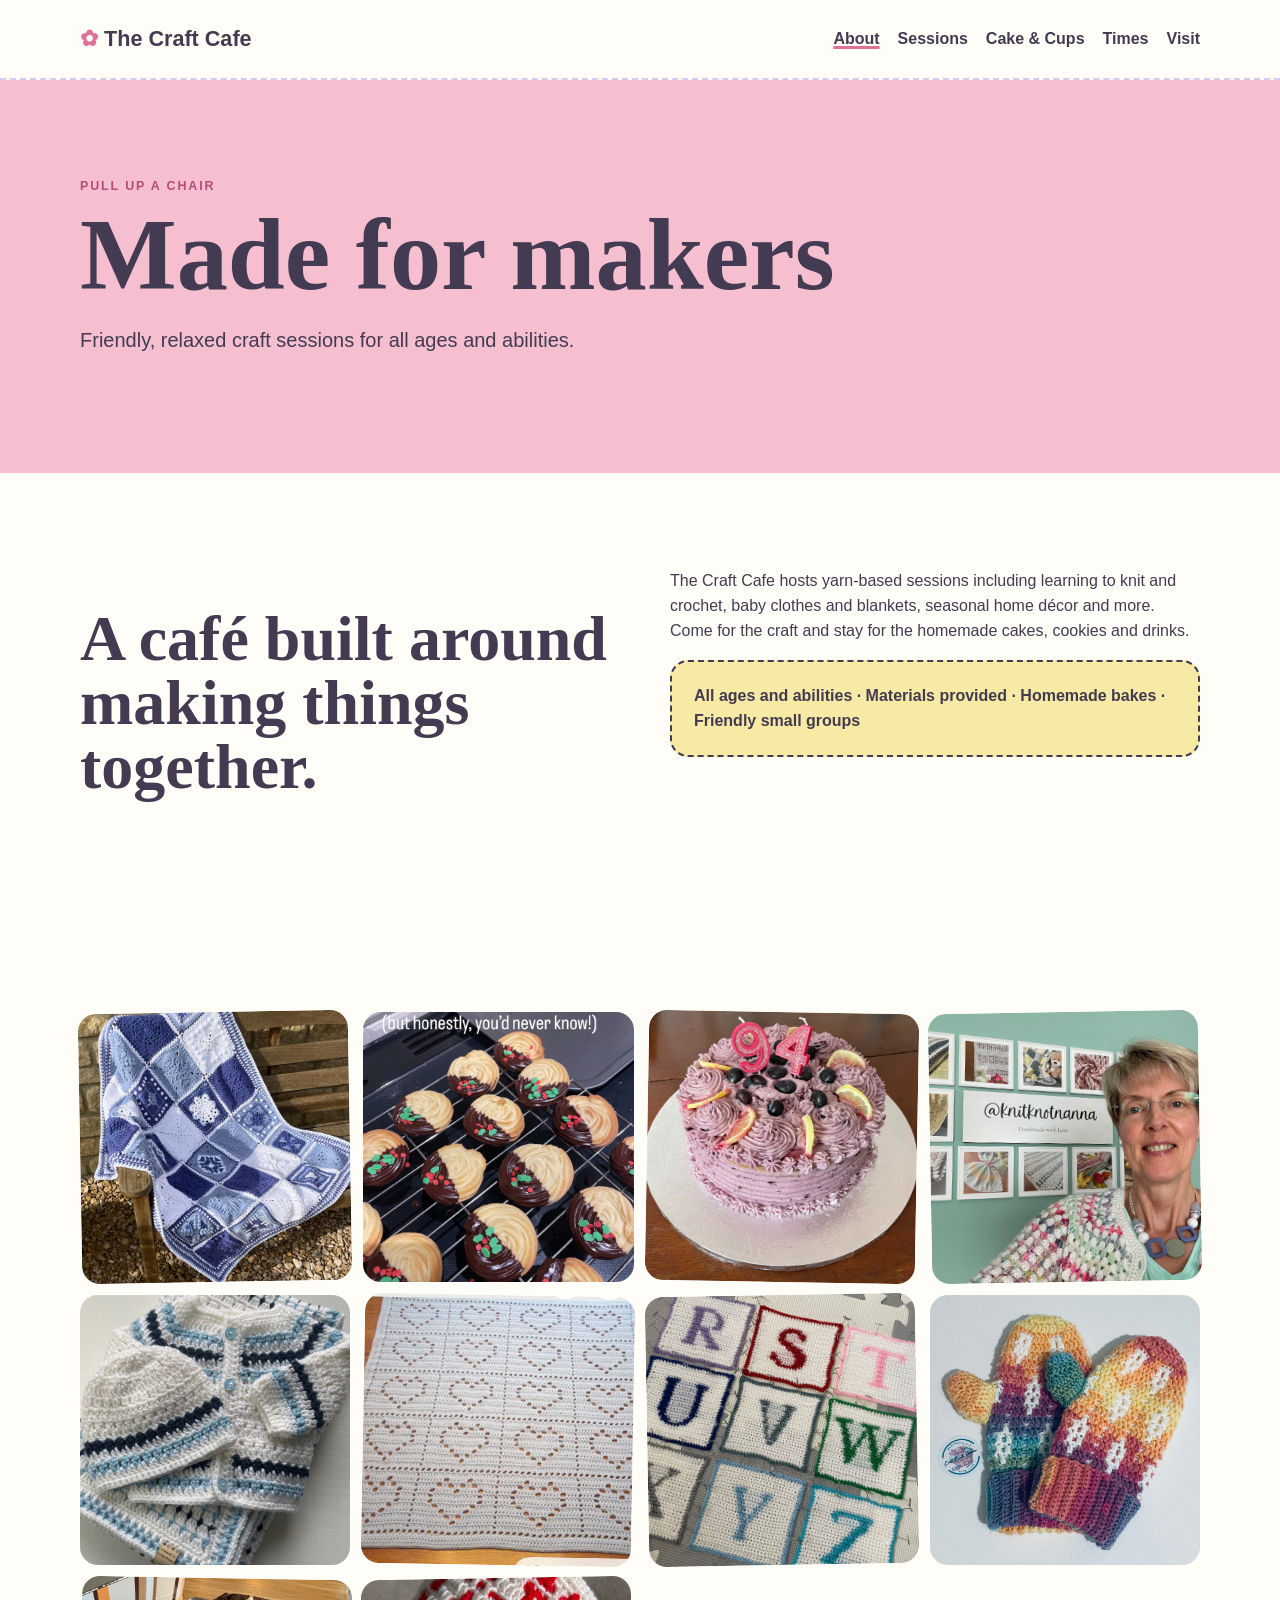
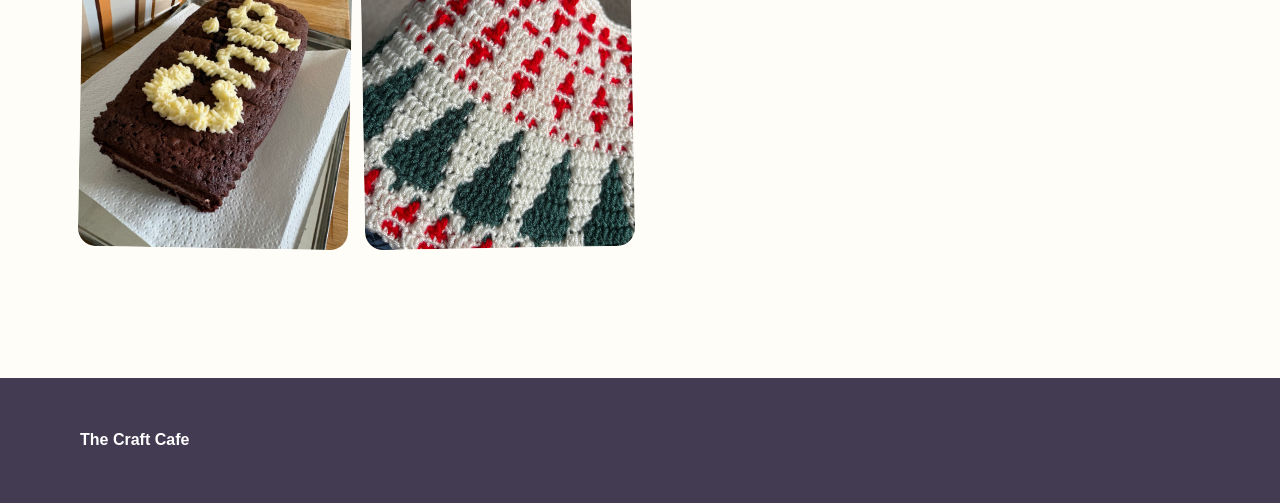
==== about.html @ d02dec4e "Add about page" ====
<!doctype html><html><head><meta charset="utf-8"><meta name="viewport" content="width=device-width,initial-scale=1"><title>About - The Craft Cafe</title><link rel="stylesheet" href="assets/styles.css"><script defer src="assets/app.js"></script></head><body><header class="header"><div class="shell head"><a class="brand" href="index.html" data-site="name"></a><nav class="nav"><a class="active" href="about.html">About</a><a href="sessions.html">Sessions</a><a href="cafe.html">Cake & Cups</a><a href="hours.html">Times</a><a href="visit.html">Visit</a></nav></div></header><main><section class="page-hero pink"><div class="shell"><p class="eyebrow" data-site="aboutBannerEyebrow"></p><h1 data-site="aboutBannerTitle"></h1><p class="page-lead" data-site="aboutBannerLead"></p></div></section><section class="section"><div class="shell intro-grid"><h2 data-site="aboutHeading"></h2><div><p data-site="aboutBody"></p><div class="notice">All ages and abilities · Materials provided · Homemade bakes · Friendly small groups</div></div></div></section><section class="section"><div class="shell gallery" data-gallery></div></section></main><footer class="footer"><div class="shell"><strong data-site="name"></strong></div></footer></body></html>
---- assets/styles.css ----
:root{--pink:#f5bfd0;--blue:#bfe1ee;--mint:#cfe8d2;--lilac:#d9c9ee;--lemon:#f7eaa4;--cream:#fffdf7;--ink:#423b52;--white:#fff;--line:#ddd5e6}*{box-sizing:border-box}body{margin:0;background:var(--cream);color:var(--ink);font-family:Arial,sans-serif;line-height:1.55}img{max-width:100%;display:block}a{color:inherit}.shell{width:min(1120px,calc(100% - 34px));margin:auto}.header{position:sticky;top:0;z-index:20;background:rgba(255,253,247,.95);border-bottom:2px dashed var(--lilac)}.head{height:78px;display:flex;align-items:center;justify-content:space-between}.brand{text-decoration:none;font-weight:900;font-size:1.35rem}.brand:before{content:'✿ ';color:#df7199}.nav{display:flex;gap:18px}.nav a{text-decoration:none;font-weight:800}.nav a:hover,.nav a.active{text-decoration:underline;text-decoration-thickness:3px;text-decoration-color:#df7199}.toggle{display:none}.hero{padding:70px 0 85px;overflow:hidden;background:linear-gradient(135deg,#fff9fb,#f7fbff)}.hero-grid{display:grid;grid-template-columns:.9fr 1.1fr;gap:50px;align-items:center}.eyebrow{font-size:.78rem;text-transform:uppercase;letter-spacing:.15em;font-weight:900;color:#b44d78}.hero h1,.page-hero h1{font-family:Georgia,serif;font-size:clamp(3.4rem,8vw,7rem);line-height:.9;margin:12px 0 24px}.hero p{font-size:1.2rem}.buttons{display:flex;gap:12px;flex-wrap:wrap;margin-top:28px}.button{padding:13px 19px;border-radius:12px;text-decoration:none;font-weight:900;border:2px solid var(--ink);box-shadow:4px 4px 0 var(--ink)}.button.primary{background:var(--pink)}.button.secondary{background:var(--lemon)}.craft-frame{position:relative;padding:18px;background:var(--white);border:2px solid var(--ink);border-radius:40px 16px 36px 18px;box-shadow:12px 12px 0 var(--lilac);transform:rotate(1.5deg)}.craft-frame img{width:100%;height:520px;object-fit:cover;border-radius:27px 8px 25px 9px}.stitch{height:26px;background:repeating-linear-gradient(90deg,var(--pink) 0 22px,var(--blue) 22px 44px,var(--mint) 44px 66px,var(--lilac) 66px 88px,var(--lemon) 88px 110px)}.section{padding:80px 0}.intro-grid{display:grid;grid-template-columns:1fr 1fr;gap:60px}.intro-grid h2,.section h2{font-family:Georgia,serif;font-size:clamp(2.2rem,5vw,4.5rem);line-height:1}.notice{background:var(--lemon);padding:22px;border:2px dashed var(--ink);border-radius:18px;font-weight:800}.cards{display:grid;grid-template-columns:repeat(3,1fr);gap:18px}.card{padding:28px;border:2px solid var(--ink);border-radius:28px 10px 28px 10px;box-shadow:6px 6px 0 var(--ink);text-decoration:none;min-height:250px}.card:nth-child(1){background:var(--pink)}.card:nth-child(2){background:var(--blue);transform:rotate(-1deg)}.card:nth-child(3){background:var(--mint);transform:rotate(1deg)}.card h3{font-family:Georgia,serif;font-size:2rem}.gallery{display:grid;grid-template-columns:repeat(4,1fr);gap:13px}.gallery img{width:100%;aspect-ratio:1/1;object-fit:cover;border-radius:18px}.gallery img:nth-child(3n+1){transform:rotate(-1deg)}.gallery img:nth-child(3n){transform:rotate(1deg)}.page-hero{padding:85px 0;background:var(--blue);border-bottom:12px solid var(--pink)}.page-hero.pink{background:var(--pink)}.page-hero.mint{background:var(--mint)}.page-hero.lemon{background:var(--lemon)}.page-lead{font-size:1.25rem;max-width:720px}.session-grid{display:grid;grid-template-columns:repeat(2,1fr);gap:18px}.session{padding:26px;background:white;border:2px dashed var(--lilac);border-radius:20px}.session h3{font-family:Georgia,serif;font-size:1.8rem;margin-bottom:5px}.hours{max-width:760px}.hours-row{display:grid;grid-template-columns:150px 1fr;padding:17px;border-bottom:2px dotted var(--line)}.visit-grid{display:grid;grid-template-columns:1fr 1fr;gap:30px}.panel{background:white;padding:30px;border:2px solid var(--ink);border-radius:24px;box-shadow:7px 7px 0 var(--blue)}address{white-space:pre-line;font-style:normal}.footer{padding:50px 0;background:var(--ink);color:white;margin-top:50px}.footer-grid{display:flex;justify-content:space-between;gap:30px;flex-wrap:wrap}.partner-preview{outline:4px solid #df7199!important;outline-offset:4px!important}@media(max-width:800px){.nav{display:none;position:absolute;top:78px;left:0;right:0;background:var(--cream);padding:20px;flex-direction:column}.nav.open{display:flex}.toggle{display:block}.hero-grid,.intro-grid,.visit-grid{grid-template-columns:1fr}.cards{grid-template-columns:1fr}.gallery{grid-template-columns:repeat(2,1fr)}.craft-frame img{height:390px}.session-grid{grid-template-columns:1fr}}
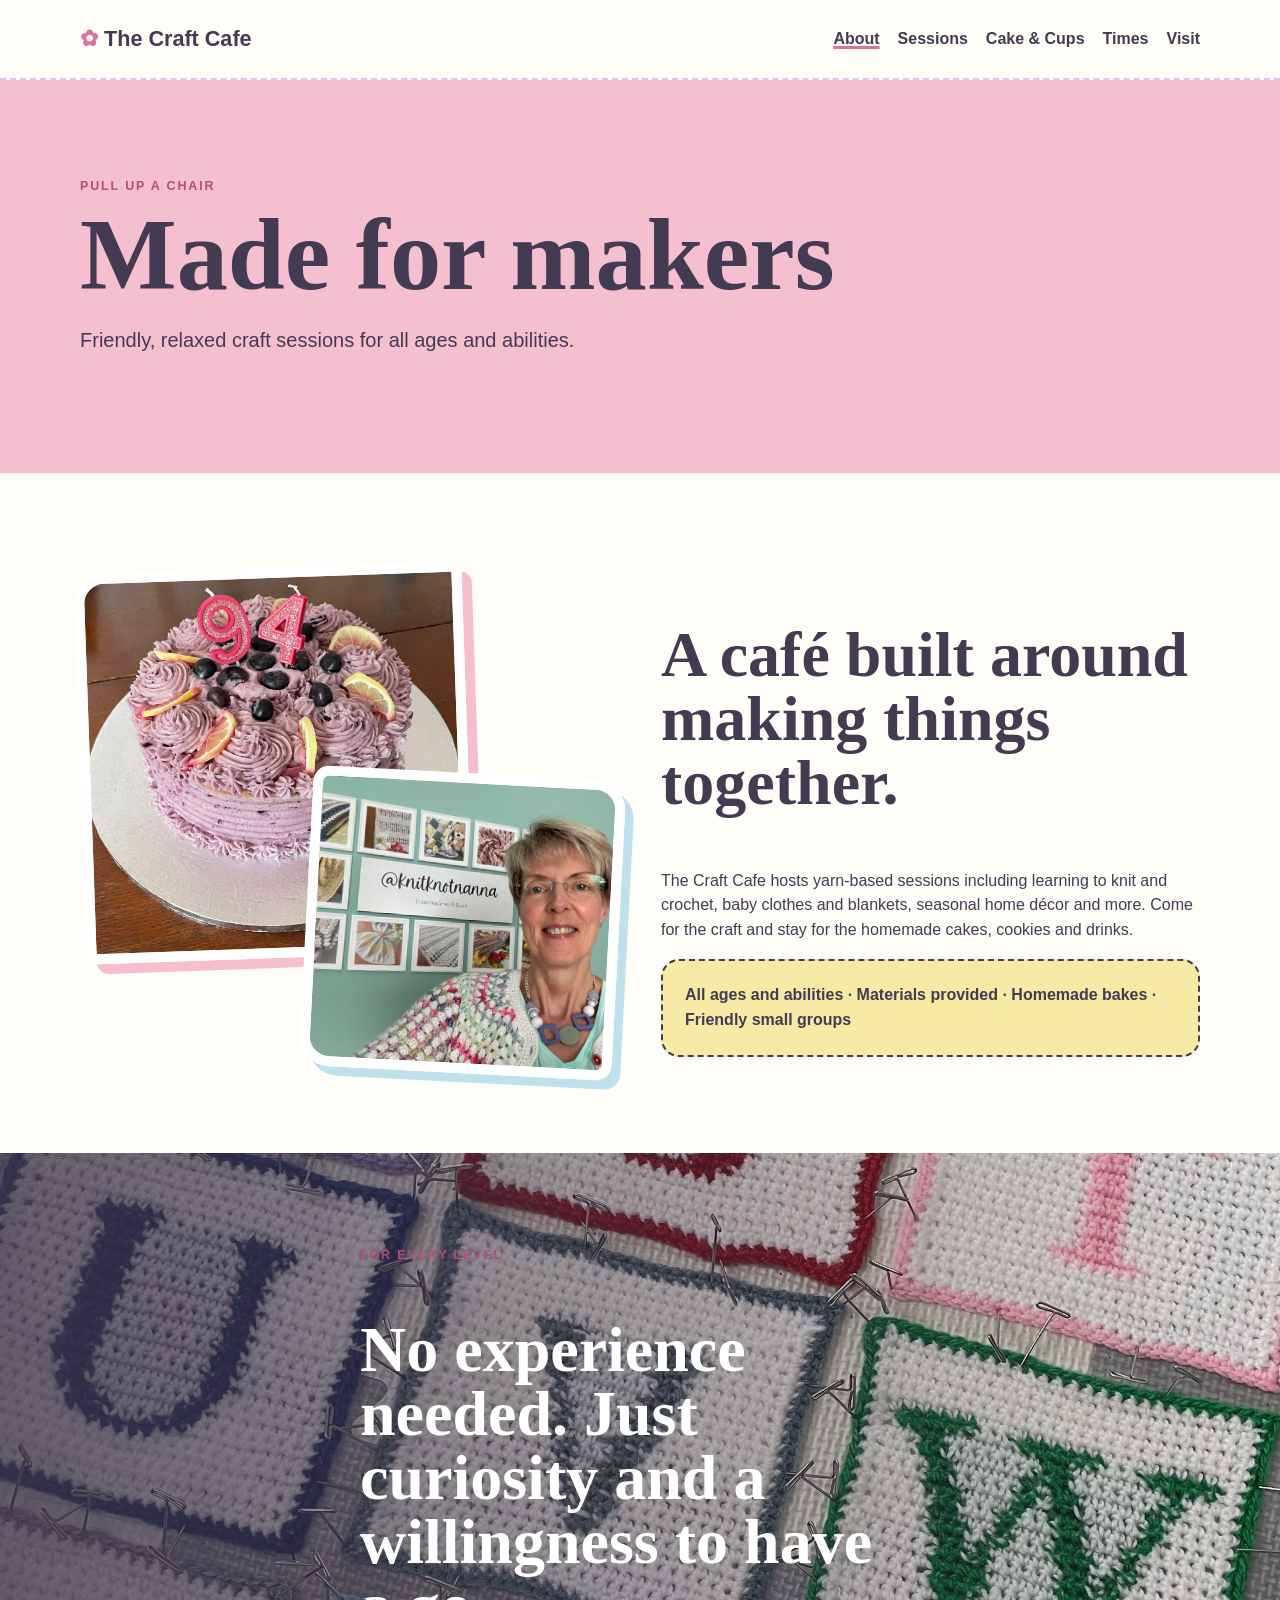
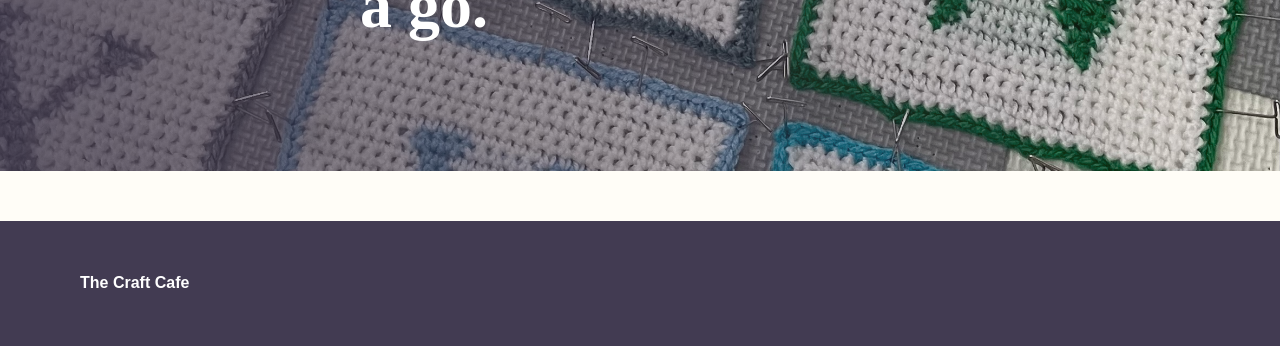
==== commit 27431942: "Integrate photos into Craft Cafe about page" ====
--- a/about.html
+++ b/about.html
@@ -1 +1 @@
-<!doctype html><html><head><meta charset="utf-8"><meta name="viewport" content="width=device-width,initial-scale=1"><title>About - The Craft Cafe</title><link rel="stylesheet" href="assets/styles.css"><script defer src="assets/app.js"></script></head><body><header class="header"><div class="shell head"><a class="brand" href="index.html" data-site="name"></a><nav class="nav"><a class="active" href="about.html">About</a><a href="sessions.html">Sessions</a><a href="cafe.html">Cake & Cups</a><a href="hours.html">Times</a><a href="visit.html">Visit</a></nav></div></header><main><section class="page-hero pink"><div class="shell"><p class="eyebrow" data-site="aboutBannerEyebrow"></p><h1 data-site="aboutBannerTitle"></h1><p class="page-lead" data-site="aboutBannerLead"></p></div></section><section class="section"><div class="shell intro-grid"><h2 data-site="aboutHeading"></h2><div><p data-site="aboutBody"></p><div class="notice">All ages and abilities · Materials provided · Homemade bakes · Friendly small groups</div></div></div></section><section class="section"><div class="shell gallery" data-gallery></div></section></main><footer class="footer"><div class="shell"><strong data-site="name"></strong></div></footer></body></html>+<!doctype html><html><head><meta charset="utf-8"><meta name="viewport" content="width=device-width,initial-scale=1"><title>About - The Craft Cafe</title><link rel="stylesheet" href="assets/styles.css"><script defer src="assets/app.js"></script></head><body><header class="header"><div class="shell head"><a class="brand" href="index.html" data-site="name"></a><button class="toggle" aria-label="Menu">☰</button><nav class="nav"><a class="active" href="about.html">About</a><a href="sessions.html">Sessions</a><a href="cafe.html">Cake & Cups</a><a href="hours.html">Times</a><a href="visit.html">Visit</a></nav></div></header><main><section class="page-hero pink"><div class="shell"><p class="eyebrow" data-site="aboutBannerEyebrow"></p><h1 data-site="aboutBannerTitle"></h1><p class="page-lead" data-site="aboutBannerLead"></p></div></section><section class="section"><div class="shell story-layout"><div class="photo-stack"><img class="photo-a" src="02%20Photos/IMG_0881.jpeg" alt="Handmade craft project"><img class="photo-b" src="02%20Photos/IMG_2147.jpeg" alt="Crafting at The Craft Cafe"></div><div><h2 data-site="aboutHeading"></h2><p data-site="aboutBody"></p><div class="notice" data-site="aboutFacts"></div></div></div></section><section class="image-break"><img src="02%20Photos/IMG_4356.jpeg" alt="Yarn craft and making"><div class="shell image-break-copy"><p class="eyebrow">For every level</p><h2>No experience needed. Just curiosity and a willingness to have a go.</h2></div></section></main><footer class="footer"><div class="shell"><strong data-site="name"></strong></div></footer></body></html>
--- a/assets/styles.css
+++ b/assets/styles.css
@@ -1 +1 @@
-:root{--pink:#f5bfd0;--blue:#bfe1ee;--mint:#cfe8d2;--lilac:#d9c9ee;--lemon:#f7eaa4;--cream:#fffdf7;--ink:#423b52;--white:#fff;--line:#ddd5e6}*{box-sizing:border-box}body{margin:0;background:var(--cream);color:var(--ink);font-family:Arial,sans-serif;line-height:1.55}img{max-width:100%;display:block}a{color:inherit}.shell{width:min(1120px,calc(100% - 34px));margin:auto}.header{position:sticky;top:0;z-index:20;background:rgba(255,253,247,.95);border-bottom:2px dashed var(--lilac)}.head{height:78px;display:flex;align-items:center;justify-content:space-between}.brand{text-decoration:none;font-weight:900;font-size:1.35rem}.brand:before{content:'✿ ';color:#df7199}.nav{display:flex;gap:18px}.nav a{text-decoration:none;font-weight:800}.nav a:hover,.nav a.active{text-decoration:underline;text-decoration-thickness:3px;text-decoration-color:#df7199}.toggle{display:none}.hero{padding:70px 0 85px;overflow:hidden;background:linear-gradient(135deg,#fff9fb,#f7fbff)}.hero-grid{display:grid;grid-template-columns:.9fr 1.1fr;gap:50px;align-items:center}.eyebrow{font-size:.78rem;text-transform:uppercase;letter-spacing:.15em;font-weight:900;color:#b44d78}.hero h1,.page-hero h1{font-family:Georgia,serif;font-size:clamp(3.4rem,8vw,7rem);line-height:.9;margin:12px 0 24px}.hero p{font-size:1.2rem}.buttons{display:flex;gap:12px;flex-wrap:wrap;margin-top:28px}.button{padding:13px 19px;border-radius:12px;text-decoration:none;font-weight:900;border:2px solid var(--ink);box-shadow:4px 4px 0 var(--ink)}.button.primary{background:var(--pink)}.button.secondary{background:var(--lemon)}.craft-frame{position:relative;padding:18px;background:var(--white);border:2px solid var(--ink);border-radius:40px 16px 36px 18px;box-shadow:12px 12px 0 var(--lilac);transform:rotate(1.5deg)}.craft-frame img{width:100%;height:520px;object-fit:cover;border-radius:27px 8px 25px 9px}.stitch{height:26px;background:repeating-linear-gradient(90deg,var(--pink) 0 22px,var(--blue) 22px 44px,var(--mint) 44px 66px,var(--lilac) 66px 88px,var(--lemon) 88px 110px)}.section{padding:80px 0}.intro-grid{display:grid;grid-template-columns:1fr 1fr;gap:60px}.intro-grid h2,.section h2{font-family:Georgia,serif;font-size:clamp(2.2rem,5vw,4.5rem);line-height:1}.notice{background:var(--lemon);padding:22px;border:2px dashed var(--ink);border-radius:18px;font-weight:800}.cards{display:grid;grid-template-columns:repeat(3,1fr);gap:18px}.card{padding:28px;border:2px solid var(--ink);border-radius:28px 10px 28px 10px;box-shadow:6px 6px 0 var(--ink);text-decoration:none;min-height:250px}.card:nth-child(1){background:var(--pink)}.card:nth-child(2){background:var(--blue);transform:rotate(-1deg)}.card:nth-child(3){background:var(--mint);transform:rotate(1deg)}.card h3{font-family:Georgia,serif;font-size:2rem}.gallery{display:grid;grid-template-columns:repeat(4,1fr);gap:13px}.gallery img{width:100%;aspect-ratio:1/1;object-fit:cover;border-radius:18px}.gallery img:nth-child(3n+1){transform:rotate(-1deg)}.gallery img:nth-child(3n){transform:rotate(1deg)}.page-hero{padding:85px 0;background:var(--blue);border-bottom:12px solid var(--pink)}.page-hero.pink{background:var(--pink)}.page-hero.mint{background:var(--mint)}.page-hero.lemon{background:var(--lemon)}.page-lead{font-size:1.25rem;max-width:720px}.session-grid{display:grid;grid-template-columns:repeat(2,1fr);gap:18px}.session{padding:26px;background:white;border:2px dashed var(--lilac);border-radius:20px}.session h3{font-family:Georgia,serif;font-size:1.8rem;margin-bottom:5px}.hours{max-width:760px}.hours-row{display:grid;grid-template-columns:150px 1fr;padding:17px;border-bottom:2px dotted var(--line)}.visit-grid{display:grid;grid-template-columns:1fr 1fr;gap:30px}.panel{background:white;padding:30px;border:2px solid var(--ink);border-radius:24px;box-shadow:7px 7px 0 var(--blue)}address{white-space:pre-line;font-style:normal}.footer{padding:50px 0;background:var(--ink);color:white;margin-top:50px}.footer-grid{display:flex;justify-content:space-between;gap:30px;flex-wrap:wrap}.partner-preview{outline:4px solid #df7199!important;outline-offset:4px!important}@media(max-width:800px){.nav{display:none;position:absolute;top:78px;left:0;right:0;background:var(--cream);padding:20px;flex-direction:column}.nav.open{display:flex}.toggle{display:block}.hero-grid,.intro-grid,.visit-grid{grid-template-columns:1fr}.cards{grid-template-columns:1fr}.gallery{grid-template-columns:repeat(2,1fr)}.craft-frame img{height:390px}.session-grid{grid-template-columns:1fr}}+:root{--pink:#f5bfd0;--blue:#bfe1ee;--mint:#cfe8d2;--lilac:#d9c9ee;--lemon:#f7eaa4;--cream:#fffdf7;--ink:#423b52;--white:#fff;--line:#ddd5e6}*{box-sizing:border-box}body{margin:0;background:var(--cream);color:var(--ink);font-family:Arial,sans-serif;line-height:1.55}img{max-width:100%;display:block}a{color:inherit}.shell{width:min(1120px,calc(100% - 34px));margin:auto}.header{position:sticky;top:0;z-index:20;background:rgba(255,253,247,.95);border-bottom:2px dashed var(--lilac)}.head{height:78px;display:flex;align-items:center;justify-content:space-between}.brand{text-decoration:none;font-weight:900;font-size:1.35rem}.brand:before{content:'✿ ';color:#df7199}.nav{display:flex;gap:18px}.nav a{text-decoration:none;font-weight:800}.nav a:hover,.nav a.active{text-decoration:underline;text-decoration-thickness:3px;text-decoration-color:#df7199}.toggle{display:none}.hero{padding:70px 0 85px;overflow:hidden;background:linear-gradient(135deg,#fff9fb,#f7fbff)}.hero-grid{display:grid;grid-template-columns:.9fr 1.1fr;gap:50px;align-items:center}.eyebrow{font-size:.78rem;text-transform:uppercase;letter-spacing:.15em;font-weight:900;color:#b44d78}.hero h1,.page-hero h1{font-family:Georgia,serif;font-size:clamp(3.4rem,8vw,7rem);line-height:.9;margin:12px 0 24px}.hero p{font-size:1.2rem}.buttons{display:flex;gap:12px;flex-wrap:wrap;margin-top:28px}.button{padding:13px 19px;border-radius:12px;text-decoration:none;font-weight:900;border:2px solid var(--ink);box-shadow:4px 4px 0 var(--ink)}.button.primary{background:var(--pink)}.button.secondary{background:var(--lemon)}.craft-frame{position:relative;padding:18px;background:var(--white);border:2px solid var(--ink);border-radius:40px 16px 36px 18px;box-shadow:12px 12px 0 var(--lilac);transform:rotate(1.5deg)}.craft-frame img{width:100%;height:520px;object-fit:cover;border-radius:27px 8px 25px 9px}.stitch{height:26px;background:repeating-linear-gradient(90deg,var(--pink) 0 22px,var(--blue) 22px 44px,var(--mint) 44px 66px,var(--lilac) 66px 88px,var(--lemon) 88px 110px)}.section{padding:80px 0}.intro-grid{display:grid;grid-template-columns:1fr 1fr;gap:60px}.intro-grid h2,.section h2{font-family:Georgia,serif;font-size:clamp(2.2rem,5vw,4.5rem);line-height:1}.notice{background:var(--lemon);padding:22px;border:2px dashed var(--ink);border-radius:18px;font-weight:800}.cards{display:grid;grid-template-columns:repeat(3,1fr);gap:18px}.card{padding:28px;border:2px solid var(--ink);border-radius:28px 10px 28px 10px;box-shadow:6px 6px 0 var(--ink);text-decoration:none;min-height:250px}.card:nth-child(1){background:var(--pink)}.card:nth-child(2){background:var(--blue);transform:rotate(-1deg)}.card:nth-child(3){background:var(--mint);transform:rotate(1deg)}.card h3{font-family:Georgia,serif;font-size:2rem}.gallery{display:grid;grid-template-columns:repeat(4,1fr);gap:13px}.gallery img{width:100%;aspect-ratio:1/1;object-fit:cover;border-radius:18px}.gallery img:nth-child(3n+1){transform:rotate(-1deg)}.gallery img:nth-child(3n){transform:rotate(1deg)}.page-hero{padding:85px 0;background:var(--blue);border-bottom:12px solid var(--pink)}.page-hero.pink{background:var(--pink)}.page-hero.mint{background:var(--mint)}.page-hero.lemon{background:var(--lemon)}.page-lead{font-size:1.25rem;max-width:720px}.story-layout,.content-with-photo,.hours-layout{display:grid;grid-template-columns:1fr 1fr;gap:42px;align-items:center}.photo-stack{position:relative;min-height:520px}.photo-stack img,.feature-photo img,.side-photo img{width:100%;height:100%;object-fit:cover}.photo-stack .photo-a{position:absolute;width:72%;height:390px;left:0;top:15px;border-radius:30px 12px 30px 12px;border:10px solid white;box-shadow:10px 10px 0 var(--pink);transform:rotate(-2deg)}.photo-stack .photo-b{position:absolute;width:58%;height:300px;right:0;bottom:0;border-radius:16px 30px 16px 30px;border:10px solid white;box-shadow:9px 9px 0 var(--blue);transform:rotate(3deg)}.feature-photo{height:460px;border-radius:34px 10px 34px 10px;overflow:hidden;border:3px solid var(--ink);box-shadow:10px 10px 0 var(--lilac)}.side-photo{height:360px;border-radius:18px 38px 18px 38px;overflow:hidden;border:3px solid var(--ink);box-shadow:8px 8px 0 var(--mint)}.photo-ribbon{position:relative;min-height:360px;margin-top:55px;display:grid;grid-template-columns:1.2fr .8fr;gap:18px}.photo-ribbon img{width:100%;height:360px;object-fit:cover;border-radius:22px}.photo-ribbon img:first-child{transform:rotate(-1.5deg);box-shadow:8px 8px 0 var(--pink)}.photo-ribbon img:last-child{transform:rotate(1.5deg);box-shadow:8px 8px 0 var(--lemon)}.session-grid{display:grid;grid-template-columns:repeat(2,1fr);gap:18px}.session{padding:26px;background:white;border:2px dashed var(--lilac);border-radius:20px}.session h3{font-family:Georgia,serif;font-size:1.8rem;margin-bottom:5px}.hours{max-width:760px}.hours-row{display:grid;grid-template-columns:150px 1fr;padding:17px;border-bottom:2px dotted var(--line)}.visit-grid{display:grid;grid-template-columns:1fr 1fr;gap:30px}.panel{background:white;padding:30px;border:2px solid var(--ink);border-radius:24px;box-shadow:7px 7px 0 var(--blue)}address{white-space:pre-line;font-style:normal}.visit-photo{margin-top:32px;height:420px;border-radius:34px;overflow:hidden;border:3px solid var(--ink);box-shadow:10px 10px 0 var(--pink)}.visit-photo img{width:100%;height:100%;object-fit:cover}.image-break{position:relative;min-height:380px;overflow:hidden}.image-break img{position:absolute;inset:0;width:100%;height:100%;object-fit:cover}.image-break:after{content:'';position:absolute;inset:0;background:linear-gradient(90deg,rgba(66,59,82,.78),rgba(66,59,82,.08))}.image-break-copy{position:relative;z-index:1;color:white;padding:80px 0;max-width:560px}.image-break-copy h2{font-family:Georgia,serif;font-size:clamp(2.4rem,5vw,4.7rem);line-height:1}.footer{padding:50px 0;background:var(--ink);color:white;margin-top:50px}.footer-grid{display:flex;justify-content:space-between;gap:30px;flex-wrap:wrap}.partner-preview{outline:4px solid #df7199!important;outline-offset:4px!important}@media(max-width:800px){.nav{display:none;position:absolute;top:78px;left:0;right:0;background:var(--cream);padding:20px;flex-direction:column}.nav.open{display:flex}.toggle{display:block}.hero-grid,.intro-grid,.visit-grid,.story-layout,.content-with-photo,.hours-layout{grid-template-columns:1fr}.cards{grid-template-columns:1fr}.gallery{grid-template-columns:repeat(2,1fr)}.craft-frame img{height:390px}.session-grid{grid-template-columns:1fr}.photo-stack{min-height:470px}.photo-ribbon{grid-template-columns:1fr}.photo-ribbon img{height:300px}.feature-photo,.side-photo,.visit-photo{height:330px}}
